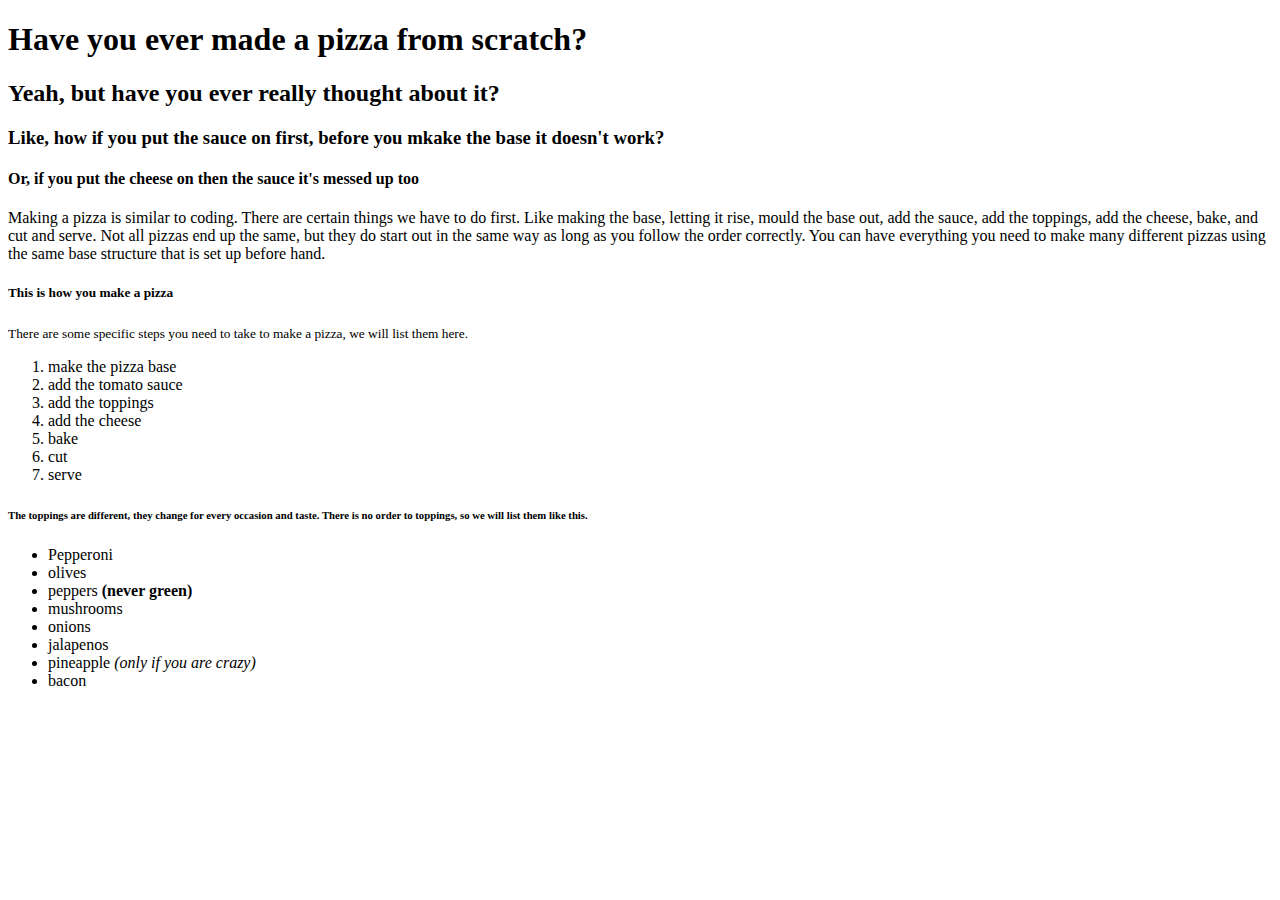
==== index.html @ f4d7b424 "added inline elements" ====
<!DOCTYPE html>
<html lang="en">
<head>
    <meta charset="UTF-8">
    <meta http-equiv="X-UA-Compatible" content="IE=edge">
    <meta name="viewport" content="width=device-width,
    initial-scale=1.0">
    <title>Pizza Party</title>
</head>
<body>
    <h1>Have you ever made a pizza from scratch?</h1>
    <h2>Yeah, but have you ever really thought about it?</h2>
    <h3>Like, how if you put the sauce on first, before
    you mkake the base it doesn't work?</h3>
    <h4>Or, if you put the cheese on then the sauce it's
    messed up too</h4>

<!-- Add some copy here -->
    <p>Making a pizza is similar to coding. There are
    certain things we have to do first. Like making the 
    base, letting it rise, mould the base out, add the
    sauce, add the toppings, add the cheese, bake, and cut
    and serve. Not all pizzas end up the same, but they do
    start out in the same way as long as you follow the
    order correctly. You can have everything you need to
    make many different pizzas using the same base 
    structure that is set up before hand.</p>


<!--  Make lists here  -->
<h5>This is how you make a pizza</h5>
<p><small>There are some specific steps you need to take to make a
pizza, we will list them here.</small></p>

<ol>
    <li>make the pizza base</li>
    <li>add the tomato sauce</li>
    <li>add the toppings</li>
    <li>add the cheese</li>
    <li>bake</li>
    <li>cut</li>
    <li>serve</li>
</ol>

<h6>The toppings are different, they change for every
occasion and taste. There is no order to toppings, so we
will list them like this.</h6>

<ul>
    <li>Pepperoni</li>
    <li>olives</li>
    <li>peppers <strong>(never green)</strong></li>
    <li>mushrooms</li>
    <li>onions</li>
    <li>jalapenos</li>
    <li>pineapple <em>(only if you are crazy)</em></li>
    <li>bacon</li>
</ul>

</body>
</html>
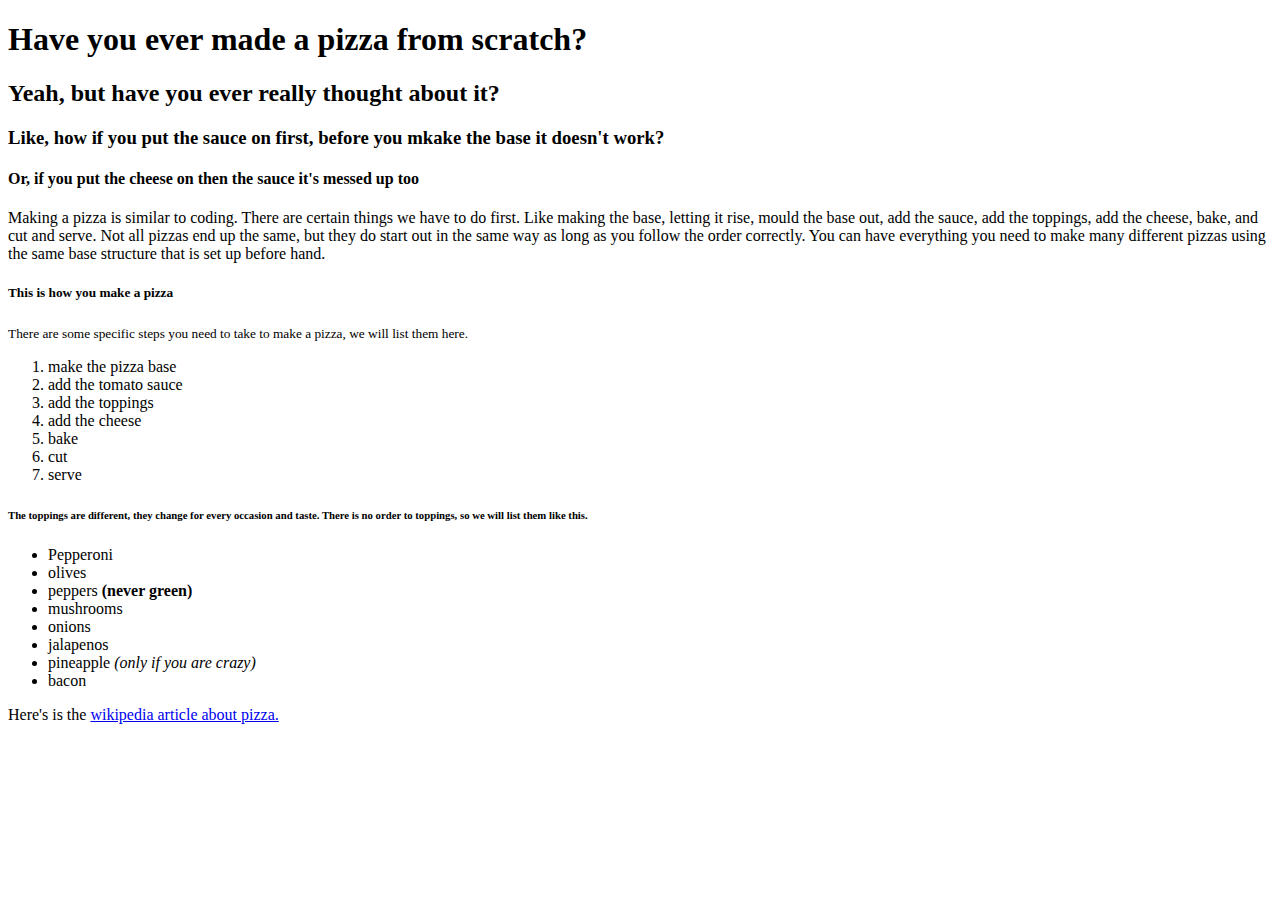
==== commit b1505c84: "added wiki link" ====
--- a/index.html
+++ b/index.html
@@ -28,34 +28,37 @@
 
 
 <!--  Make lists here  -->
-<h5>This is how you make a pizza</h5>
-<p><small>There are some specific steps you need to take to make a
-pizza, we will list them here.</small></p>
+    <h5>This is how you make a pizza</h5>
+    <p><small>There are some specific steps you need to take to make a
+    pizza, we will list them here.</small></p>
 
-<ol>
-    <li>make the pizza base</li>
-    <li>add the tomato sauce</li>
-    <li>add the toppings</li>
-    <li>add the cheese</li>
-    <li>bake</li>
-    <li>cut</li>
-    <li>serve</li>
-</ol>
+    <ol>
+        <li>make the pizza base</li>
+        <li>add the tomato sauce</li>
+        <li>add the toppings</li>
+        <li>add the cheese</li>
+        <li>bake</li>
+        <li>cut</li>
+        <li>serve</li>
+    </ol>
 
-<h6>The toppings are different, they change for every
-occasion and taste. There is no order to toppings, so we
-will list them like this.</h6>
+    <h6>The toppings are different, they change for every
+    occasion and taste. There is no order to toppings, so we
+    will list them like this.</h6>
 
-<ul>
-    <li>Pepperoni</li>
-    <li>olives</li>
-    <li>peppers <strong>(never green)</strong></li>
-    <li>mushrooms</li>
-    <li>onions</li>
-    <li>jalapenos</li>
-    <li>pineapple <em>(only if you are crazy)</em></li>
-    <li>bacon</li>
-</ul>
+    <ul>
+        <li>Pepperoni</li>
+        <li>olives</li>
+        <li>peppers <strong>(never green)</strong></li>
+        <li>mushrooms</li>
+        <li>onions</li>
+        <li>jalapenos</li>
+        <li>pineapple <em>(only if you are crazy)</em></li>
+        <li>bacon</li>
+    </ul>
+
+    <p>Here's is the <a href="https://en.wikipedia.org/wiki/Pizza" target="_blank">wikipedia
+    article about pizza.</a></p>
 
 </body>
 </html>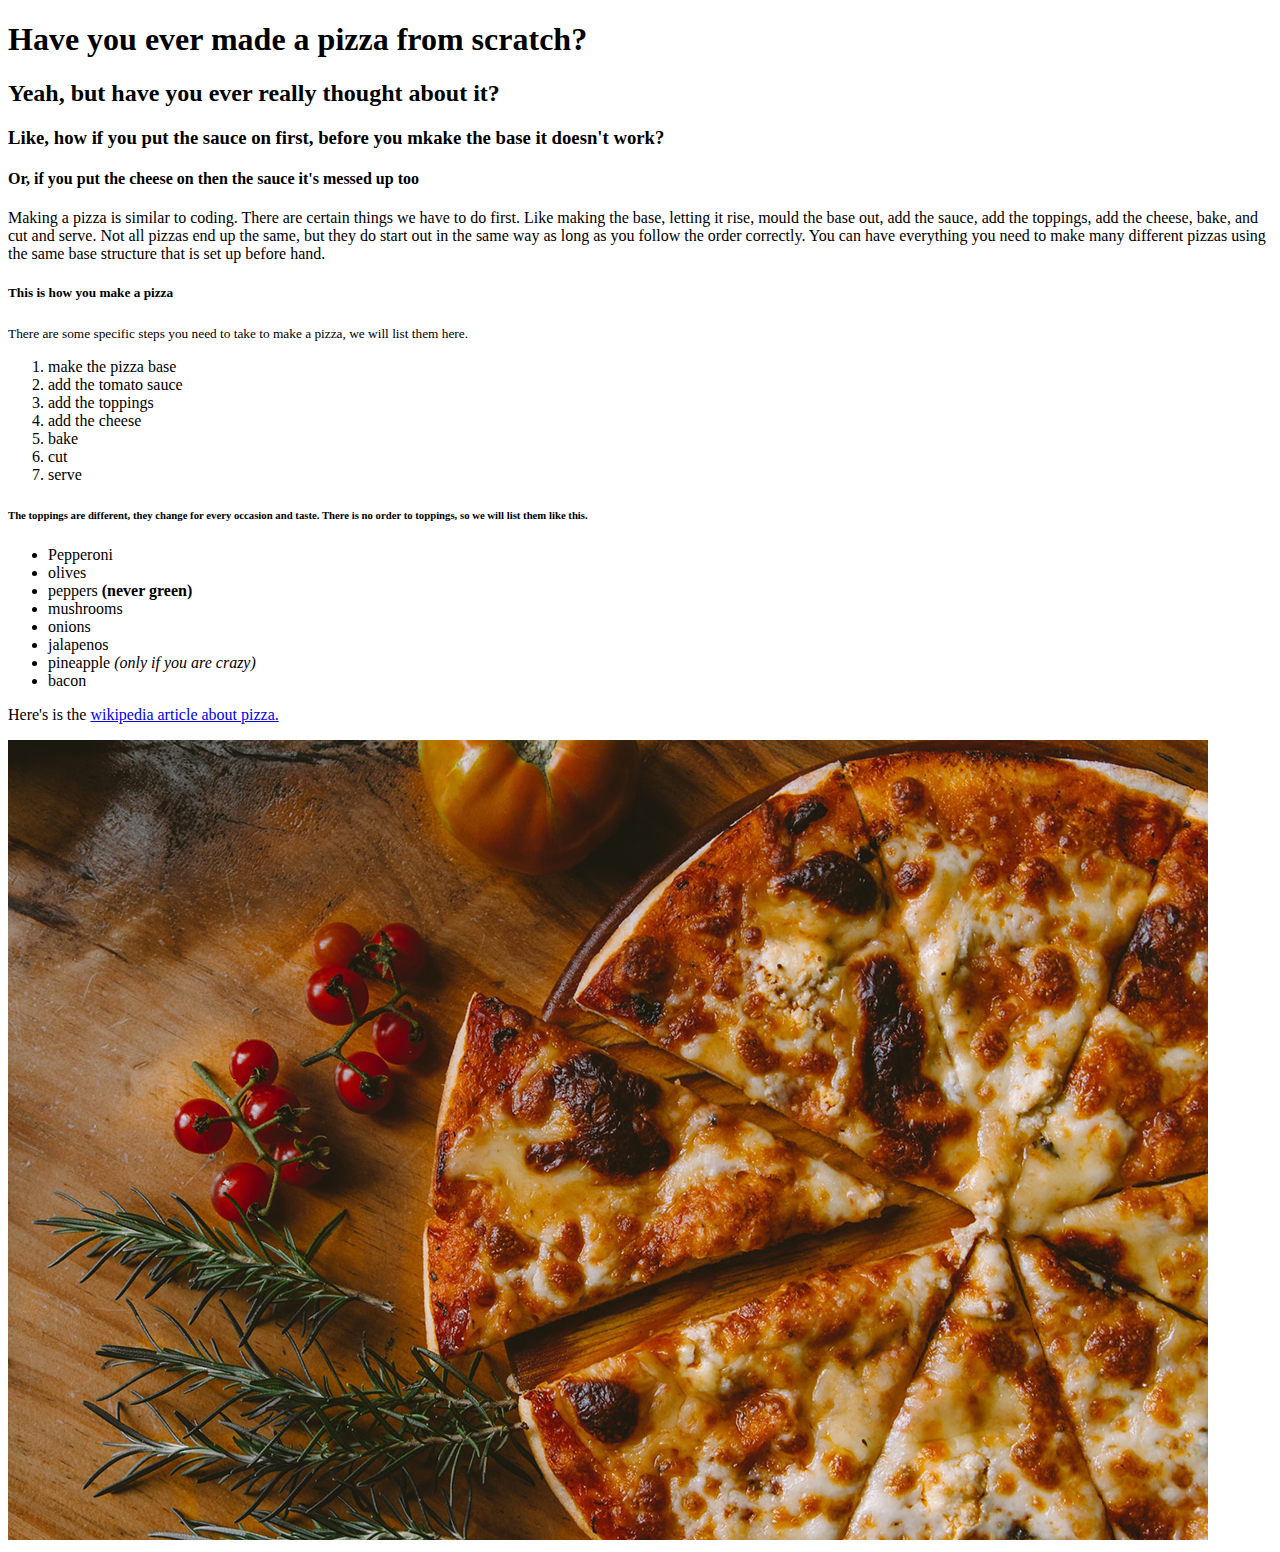
==== commit 26227ebf: "added image to webpage" ====
--- a/index.html
+++ b/index.html
@@ -59,6 +59,8 @@
 
     <p>Here's is the <a href="https://en.wikipedia.org/wiki/Pizza" target="_blank">wikipedia
     article about pizza.</a></p>
+    
+    <img src="images/pizza.jpg" alt="a picture of pizza">
 
 </body>
 </html>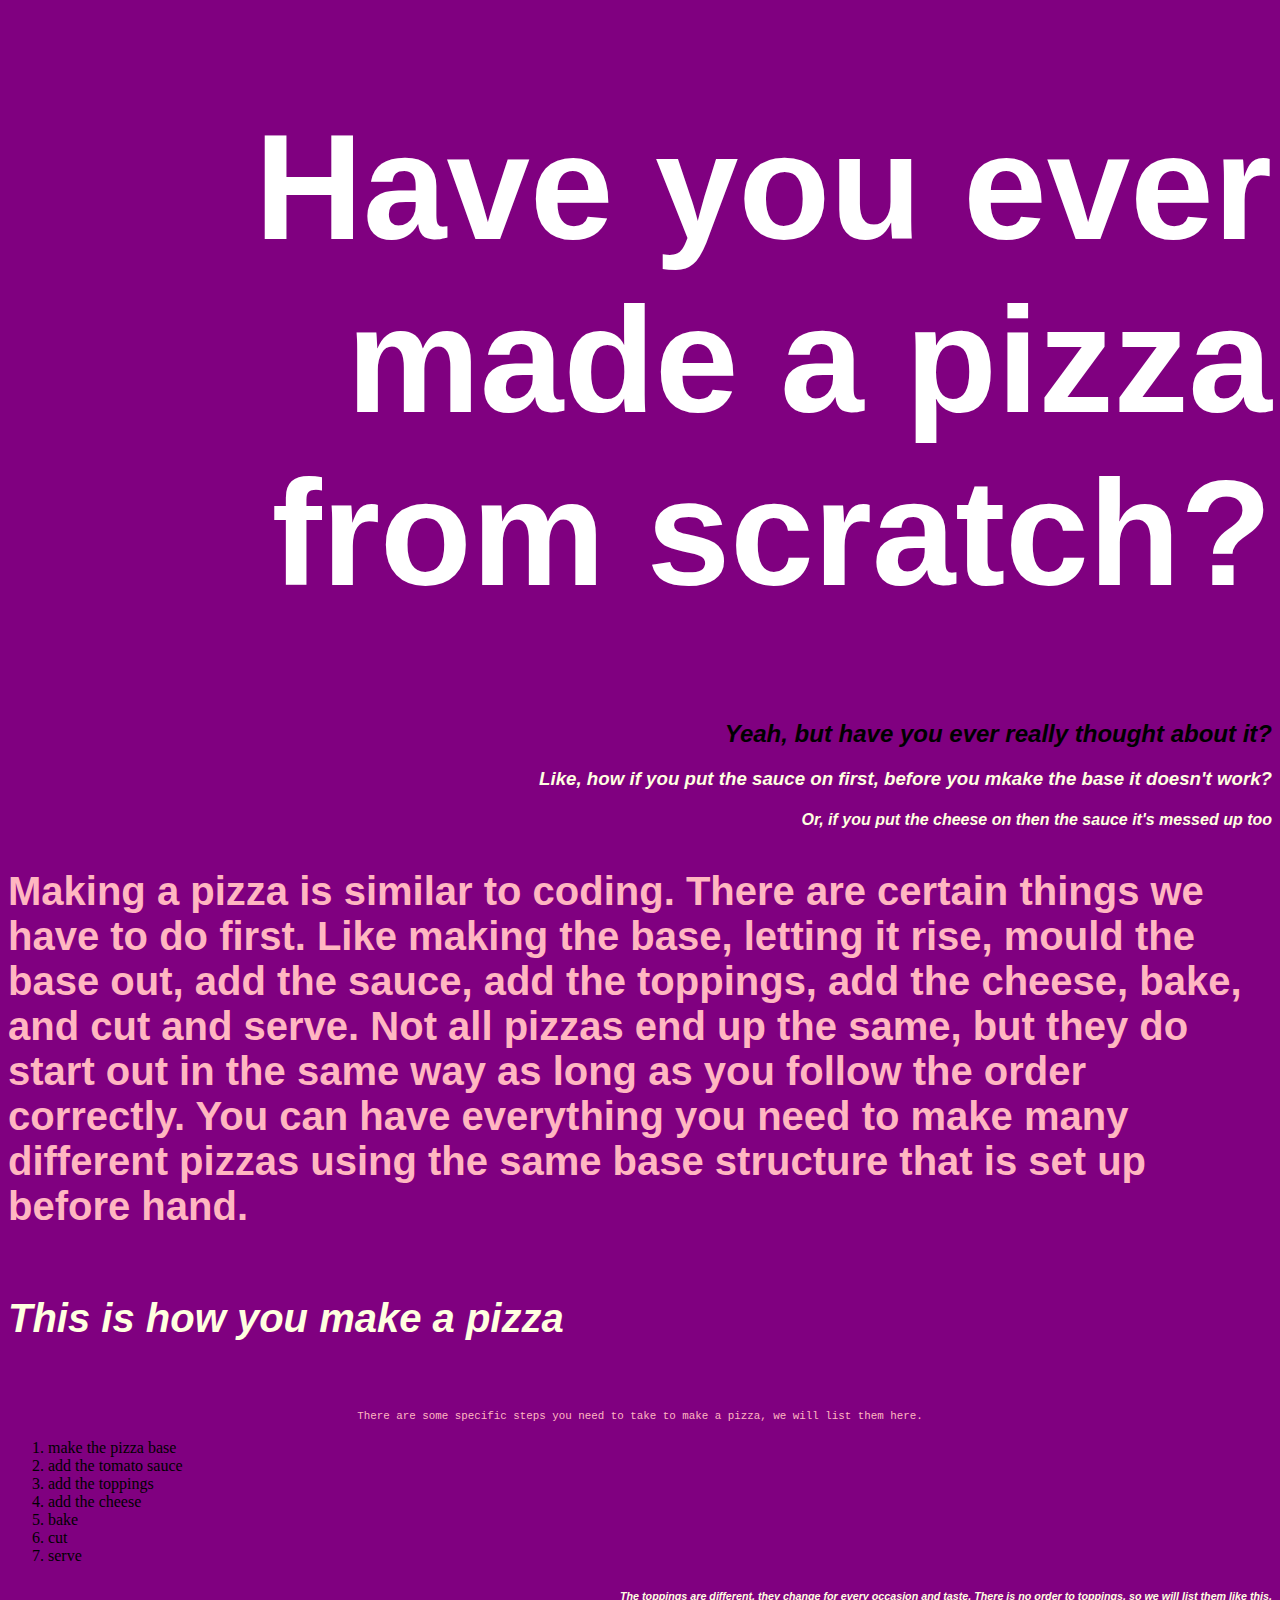
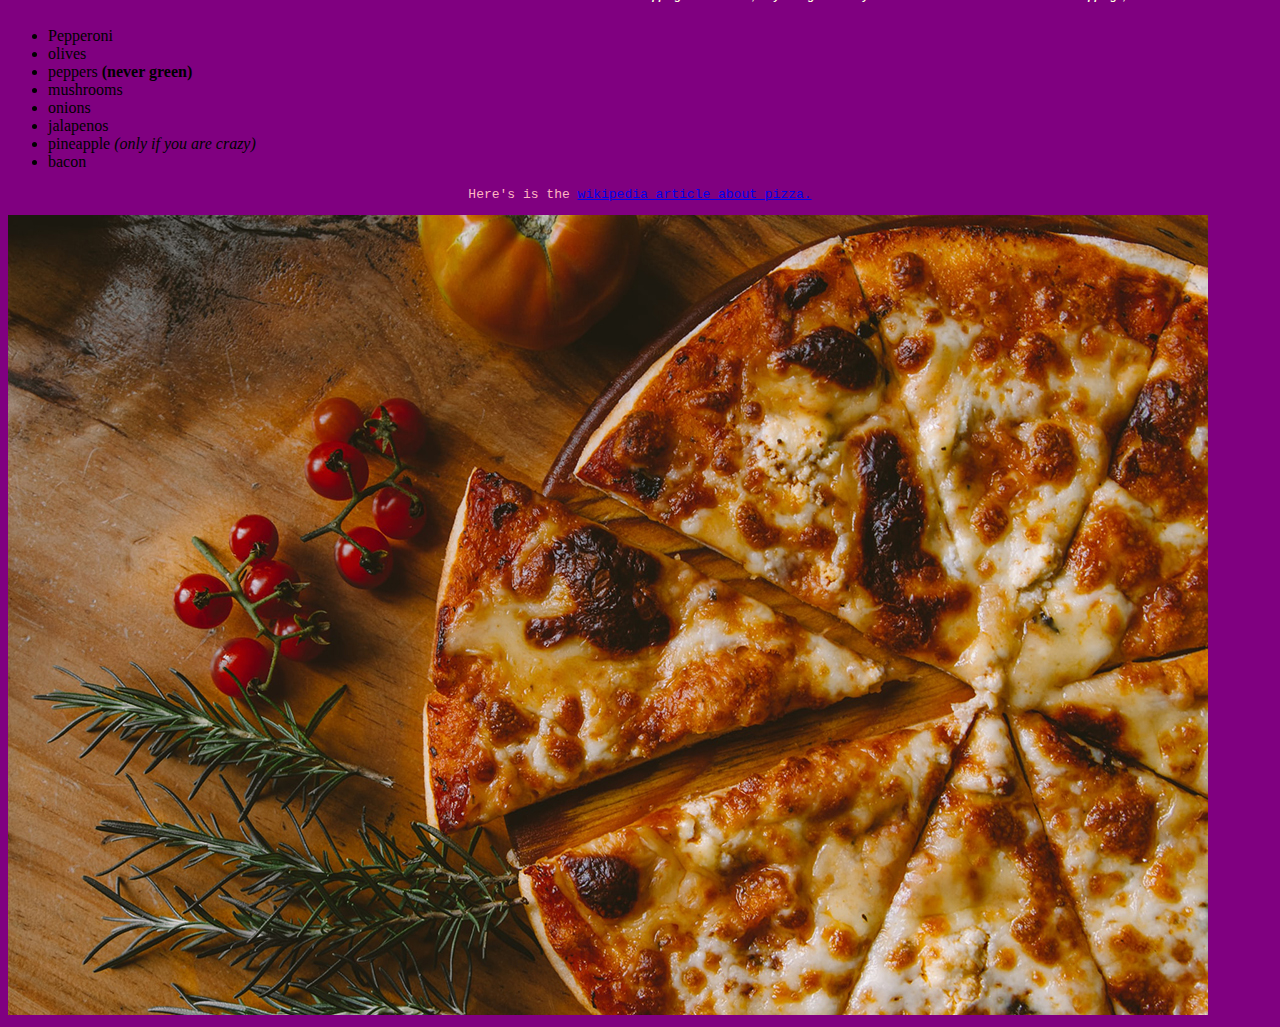
==== commit 29bd54cf: "added class "special" and assigned to p, h5" ====
--- a/index.html
+++ b/index.html
@@ -5,6 +5,9 @@
     <meta http-equiv="X-UA-Compatible" content="IE=edge">
     <meta name="viewport" content="width=device-width,
     initial-scale=1.0">
+
+    <link rel="stylesheet" href="styles.css"/>
+
     <title>Pizza Party</title>
 </head>
 <body>
@@ -16,7 +19,7 @@
     messed up too</h4>
 
 <!-- Add some copy here -->
-    <p>Making a pizza is similar to coding. There are
+    <p class="special">Making a pizza is similar to coding. There are
     certain things we have to do first. Like making the 
     base, letting it rise, mould the base out, add the
     sauce, add the toppings, add the cheese, bake, and cut
@@ -28,7 +31,7 @@
 
 
 <!--  Make lists here  -->
-    <h5>This is how you make a pizza</h5>
+    <h5 class="special">This is how you make a pizza</h5>
     <p><small>There are some specific steps you need to take to make a
     pizza, we will list them here.</small></p>
 
--- a/styles.css
+++ b/styles.css
@@ -0,0 +1,33 @@
+body{
+    background-color: purple;
+}
+p{
+    font-family: monospace;
+    text-align: center;
+    color: lightpink
+}
+
+h1,h2,h3,h4,h5,h6 {
+    font-family: Verdana, Geneva, Tahoma, sans-serif;
+    color: lightyellow;
+    font-style: italic;
+    text-align: right;
+}
+
+h1 {
+    font-family: Impact, Haettenschweiler, 'Arial Narrow Bold', sans-serif;
+    font-size: 150px;   
+    color: white;
+    font-style: normal;
+}
+
+h2 {
+    color: black;
+}
+
+.special {
+    font-family: 'Gill Sans', 'Gill Sans MT', Calibri, 'Trebuchet MS', sans-serif;
+    font-weight: bold;
+    font-size: 40px;
+    text-align: left;
+}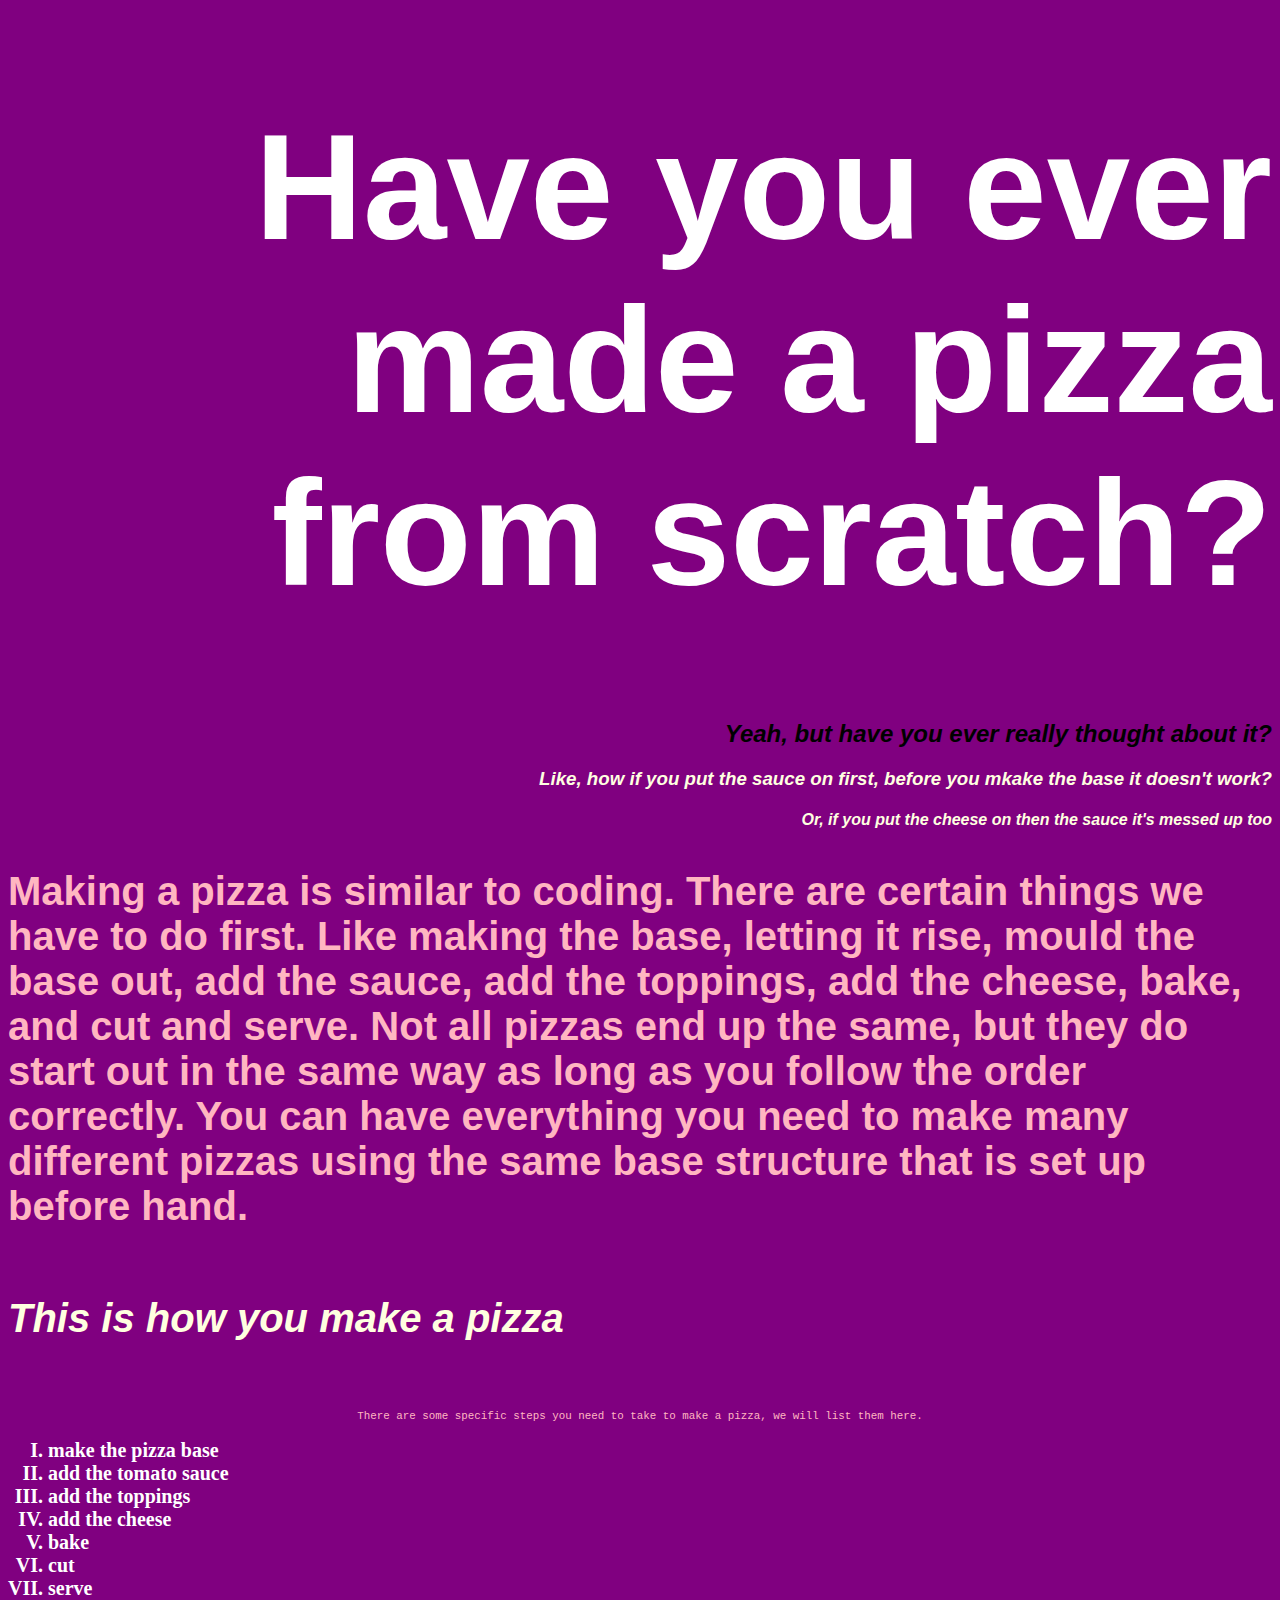
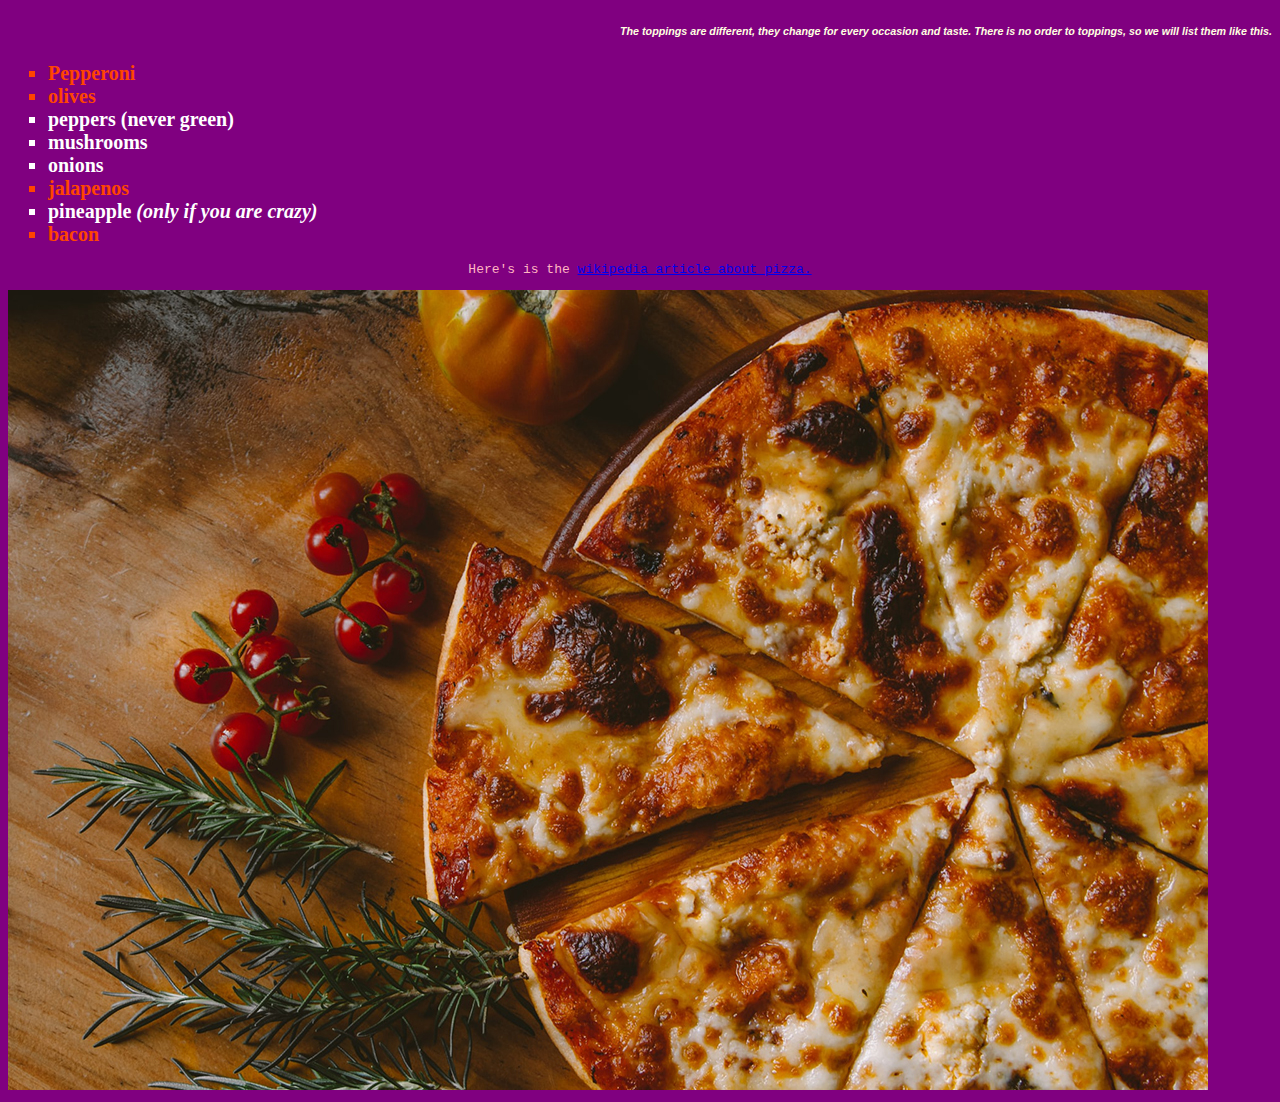
==== commit fea4f075: "added and assigned class "fave", updated list styles" ====
--- a/index.html
+++ b/index.html
@@ -50,14 +50,14 @@
     will list them like this.</h6>
 
     <ul>
-        <li>Pepperoni</li>
-        <li>olives</li>
+        <li class="fave">Pepperoni</li>
+        <li class="fave">olives</li>
         <li>peppers <strong>(never green)</strong></li>
         <li>mushrooms</li>
         <li>onions</li>
-        <li>jalapenos</li>
+        <li class="fave">jalapenos</li>
         <li>pineapple <em>(only if you are crazy)</em></li>
-        <li>bacon</li>
+        <li class="fave">bacon</li>
     </ul>
 
     <p>Here's is the <a href="https://en.wikipedia.org/wiki/Pizza" target="_blank">wikipedia
--- a/styles.css
+++ b/styles.css
@@ -30,4 +30,25 @@
     font-weight: bold;
     font-size: 40px;
     text-align: left;
+}
+
+ul {
+
+    list-style: square;
+}
+
+ol {
+list-style-type: upper-roman;
+
+}
+
+li {
+    color: white;
+    font-size: 20px;
+    font-weight: bold;
+}
+
+.fave{
+    color: orangered;
+
 }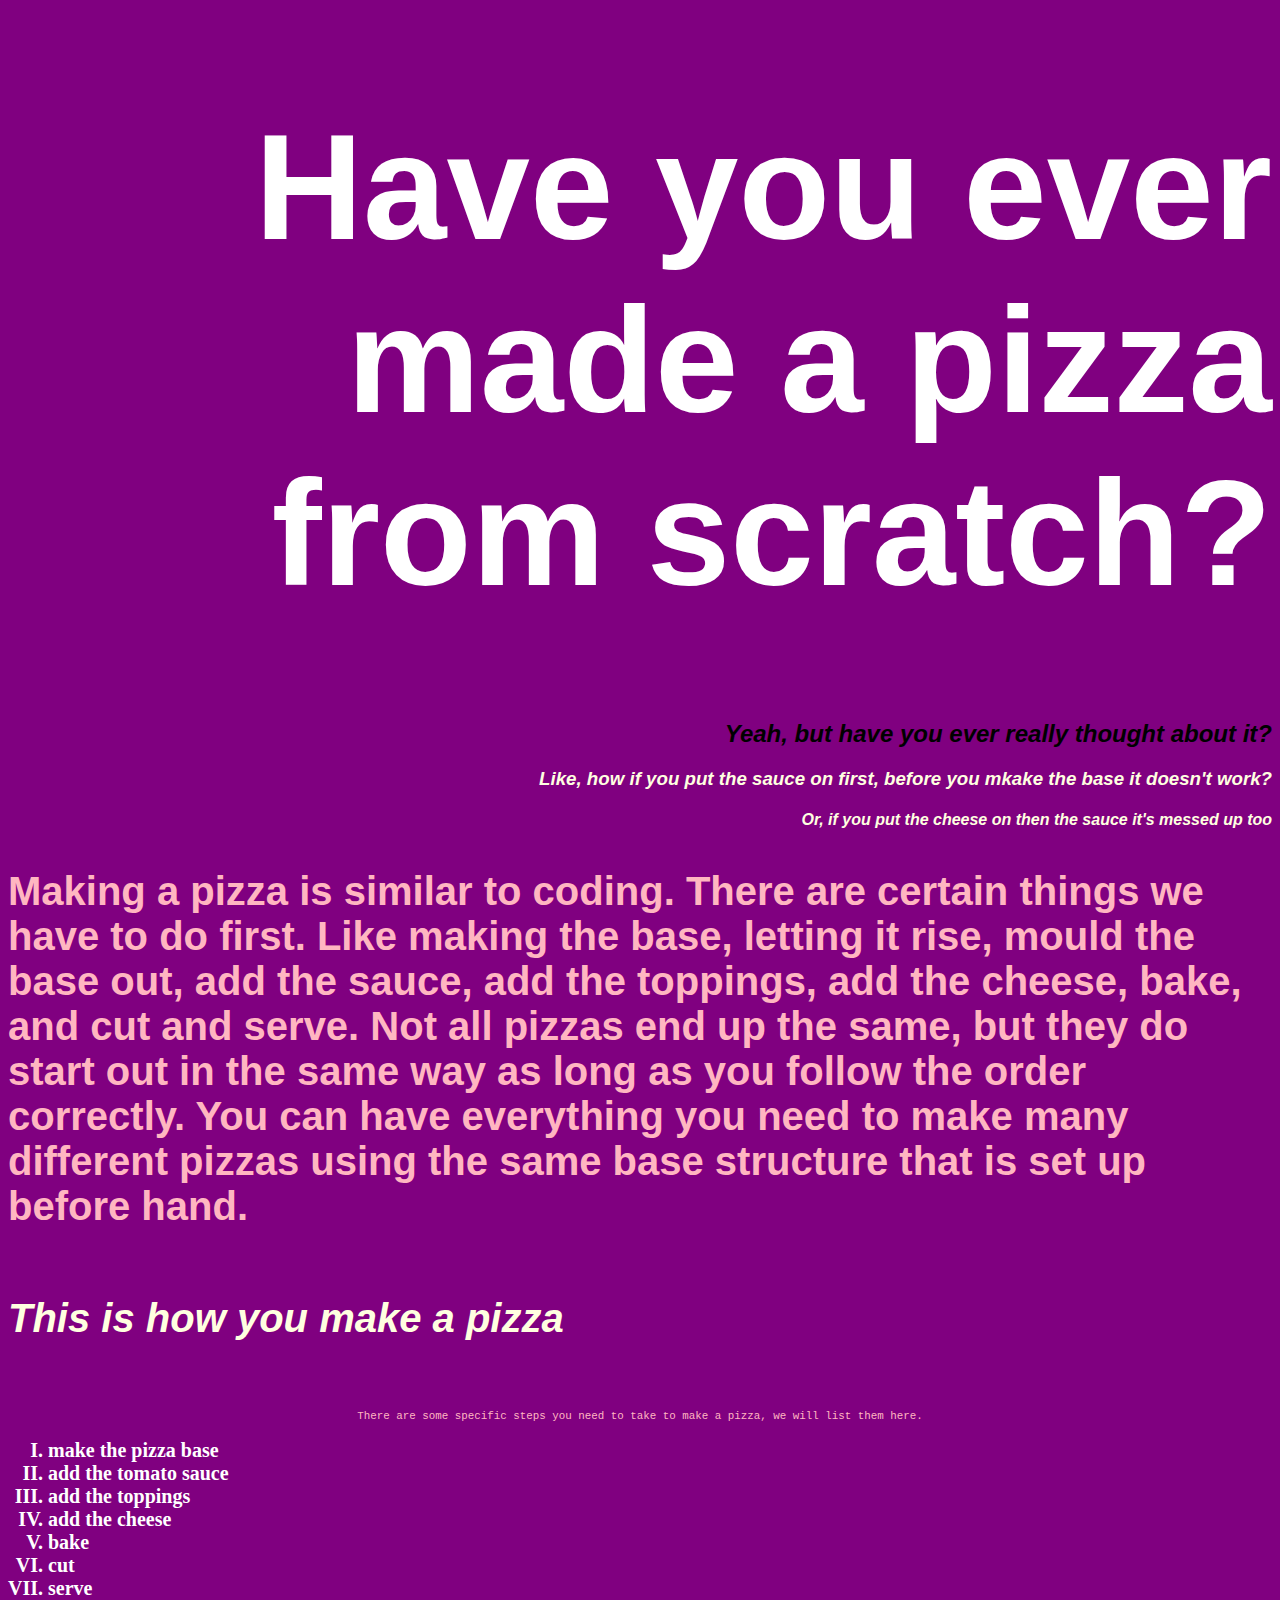
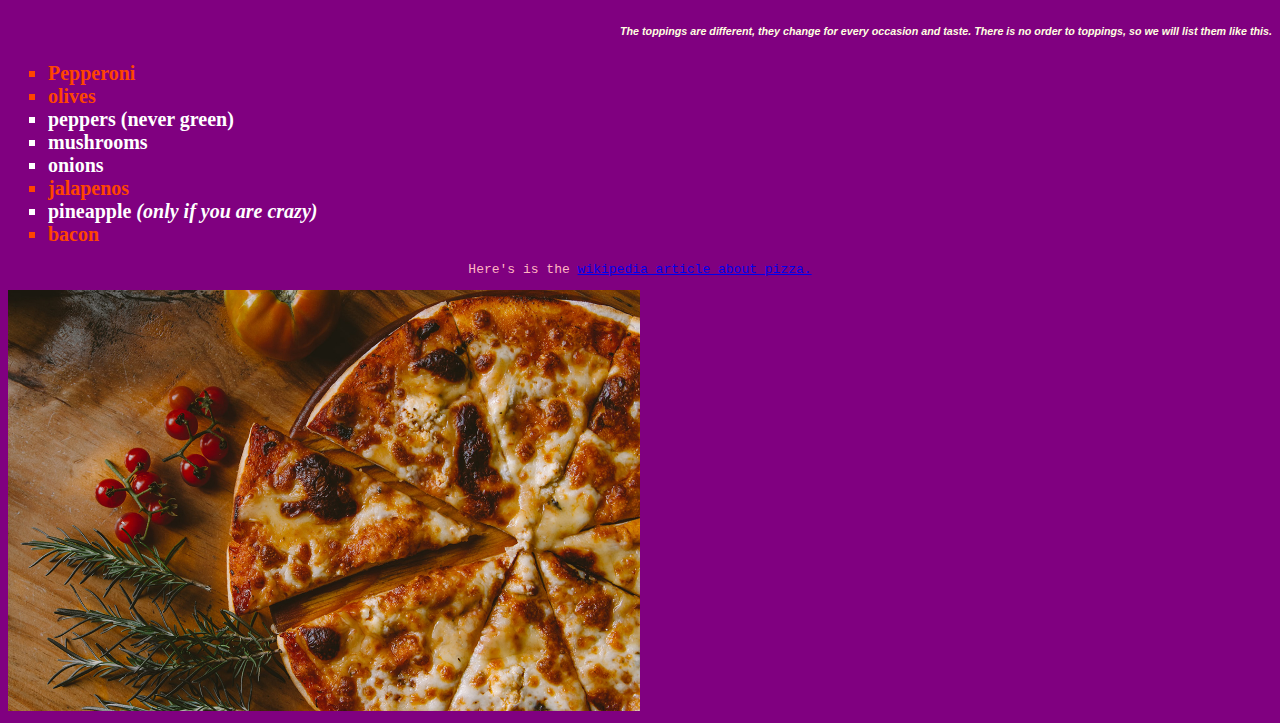
==== commit a5f60ff7: "added and assigned class "pizza", resized image" ====
--- a/index.html
+++ b/index.html
@@ -63,7 +63,7 @@
     <p>Here's is the <a href="https://en.wikipedia.org/wiki/Pizza" target="_blank">wikipedia
     article about pizza.</a></p>
     
-    <img src="images/pizza.jpg" alt="a picture of pizza">
+    <img class="pizza" src="images/pizza.jpg" alt="a picture of pizza">
 
 </body>
 </html>--- a/styles.css
+++ b/styles.css
@@ -51,4 +51,9 @@
 .fave{
     color: orangered;
 
+}
+
+.pizza{
+    width: 50%;
+    
 }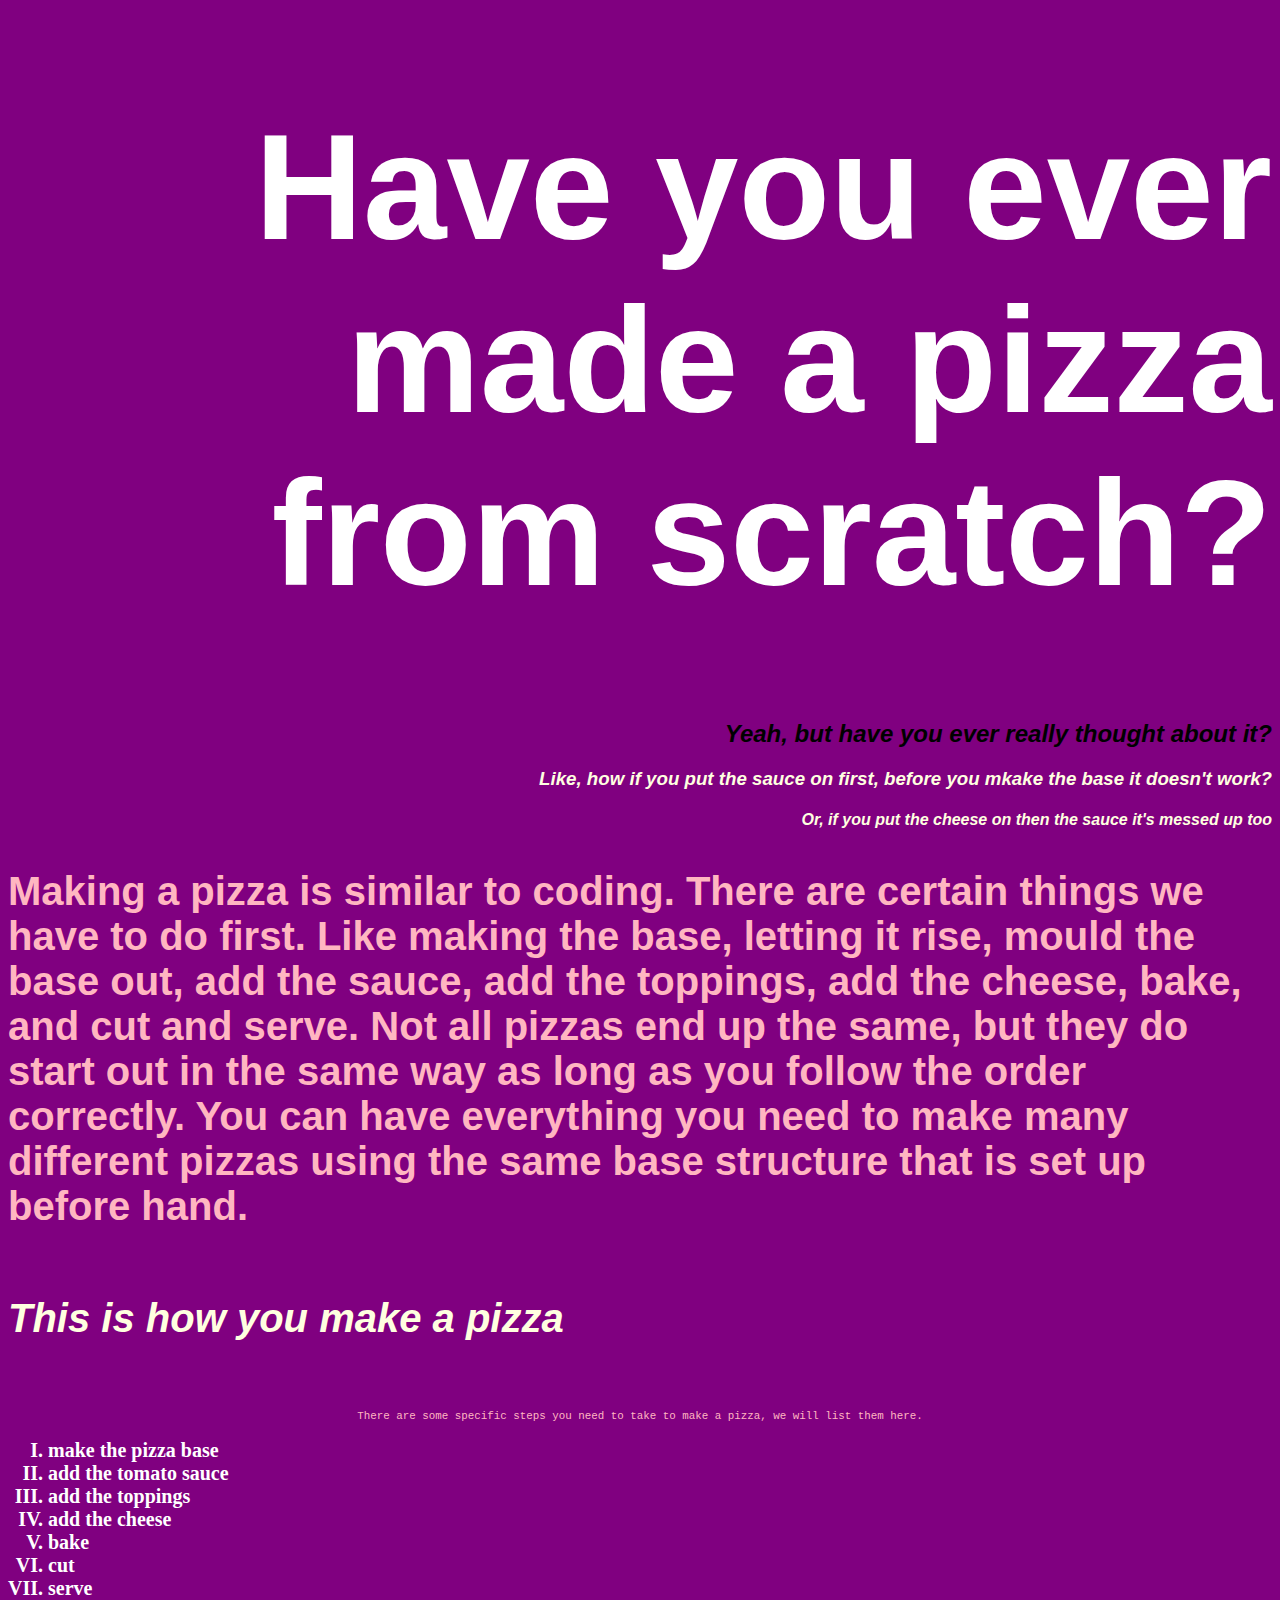
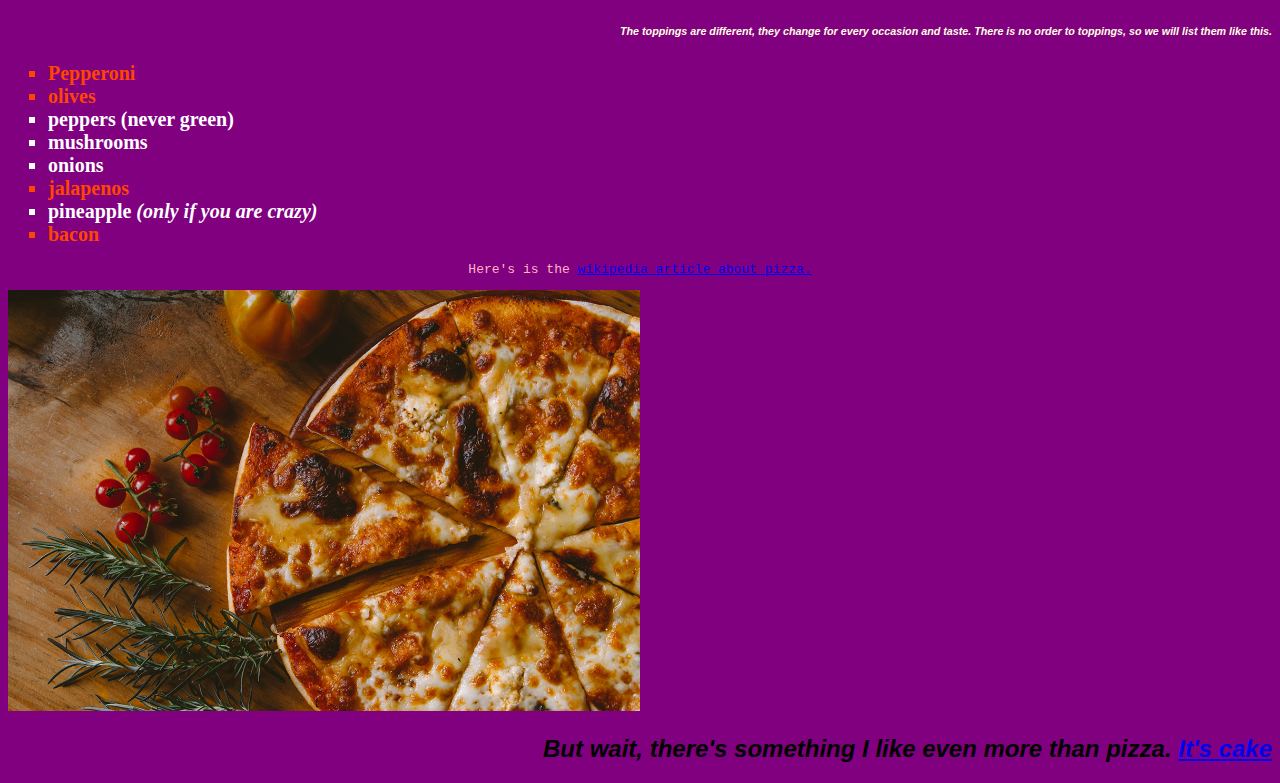
==== commit ea34839a: "added text and link" ====
--- a/index.html
+++ b/index.html
@@ -65,5 +65,9 @@
     
     <img class="pizza" src="images/pizza.jpg" alt="a picture of pizza">
 
+    <h2>But wait, there's something I like even more than
+    pizza. <a href="cake.html" target="_blank">It's cake
+</a></h2>
+
 </body>
 </html>